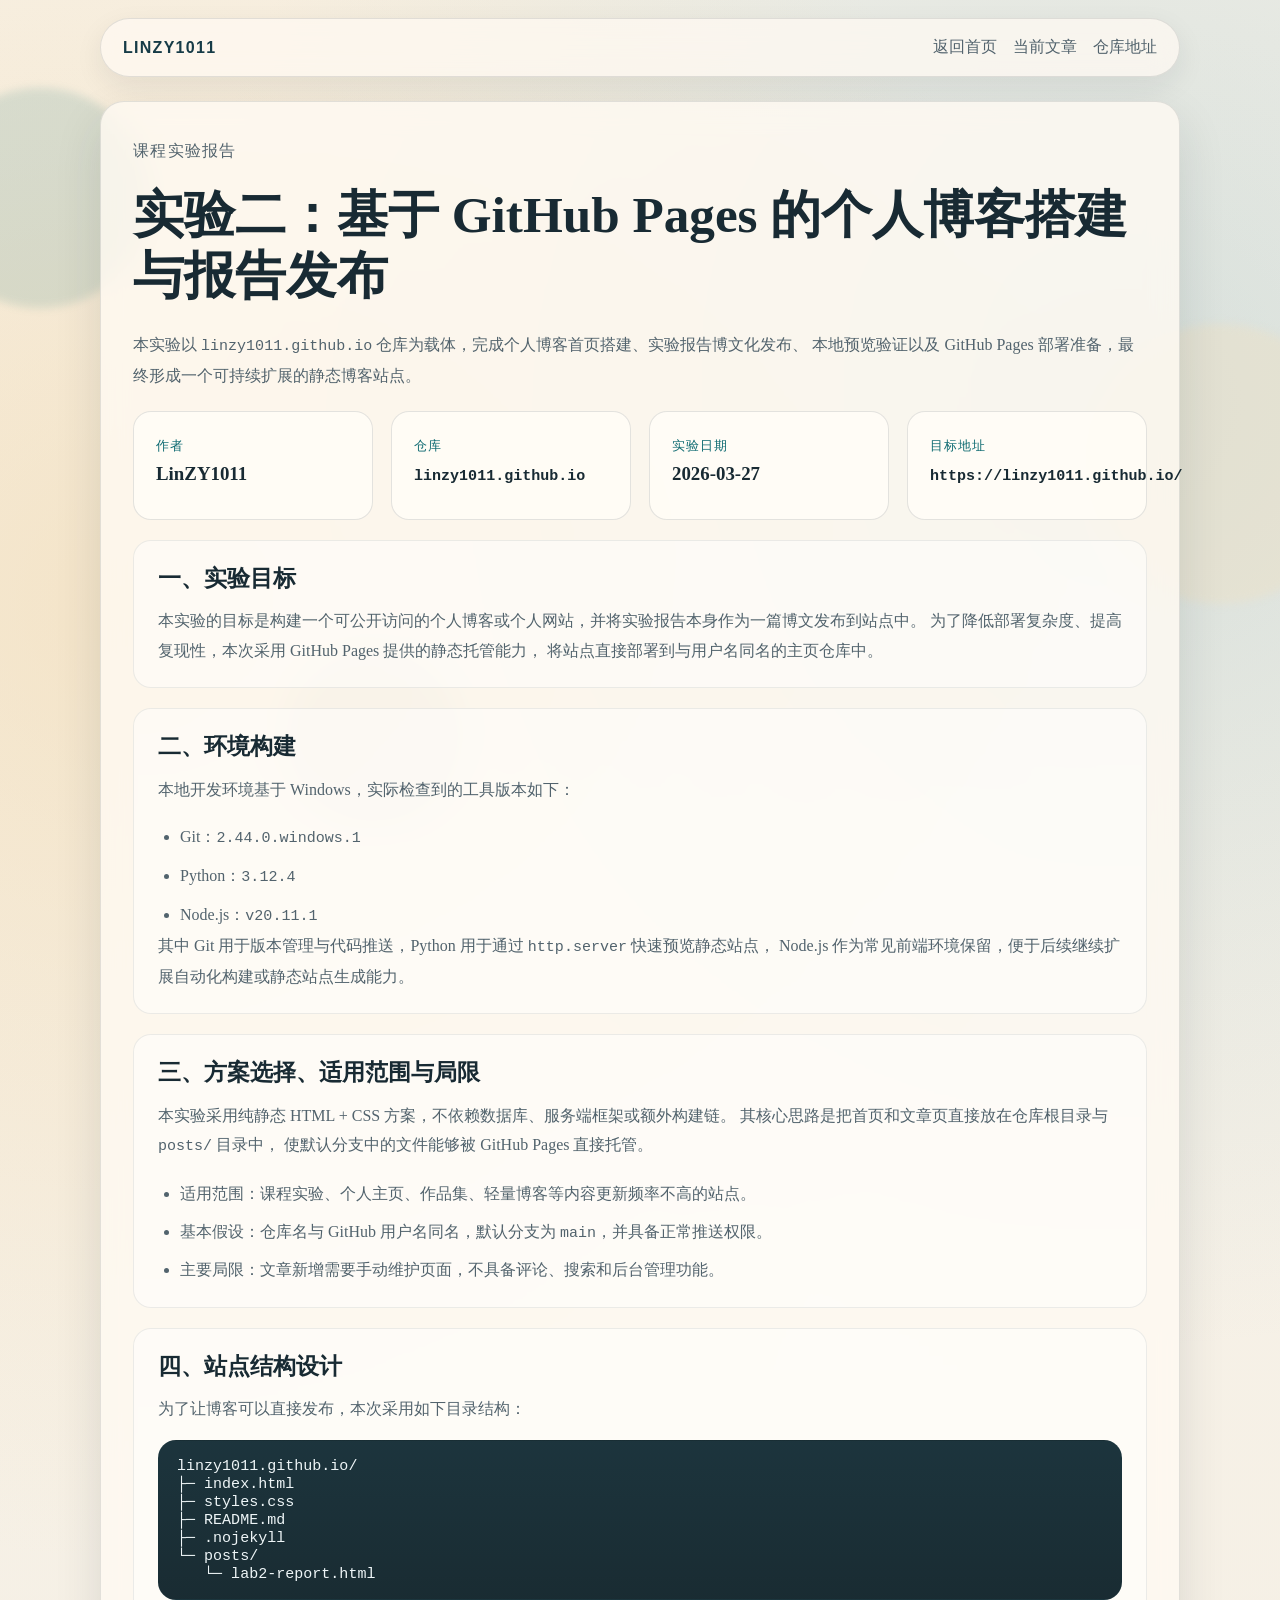
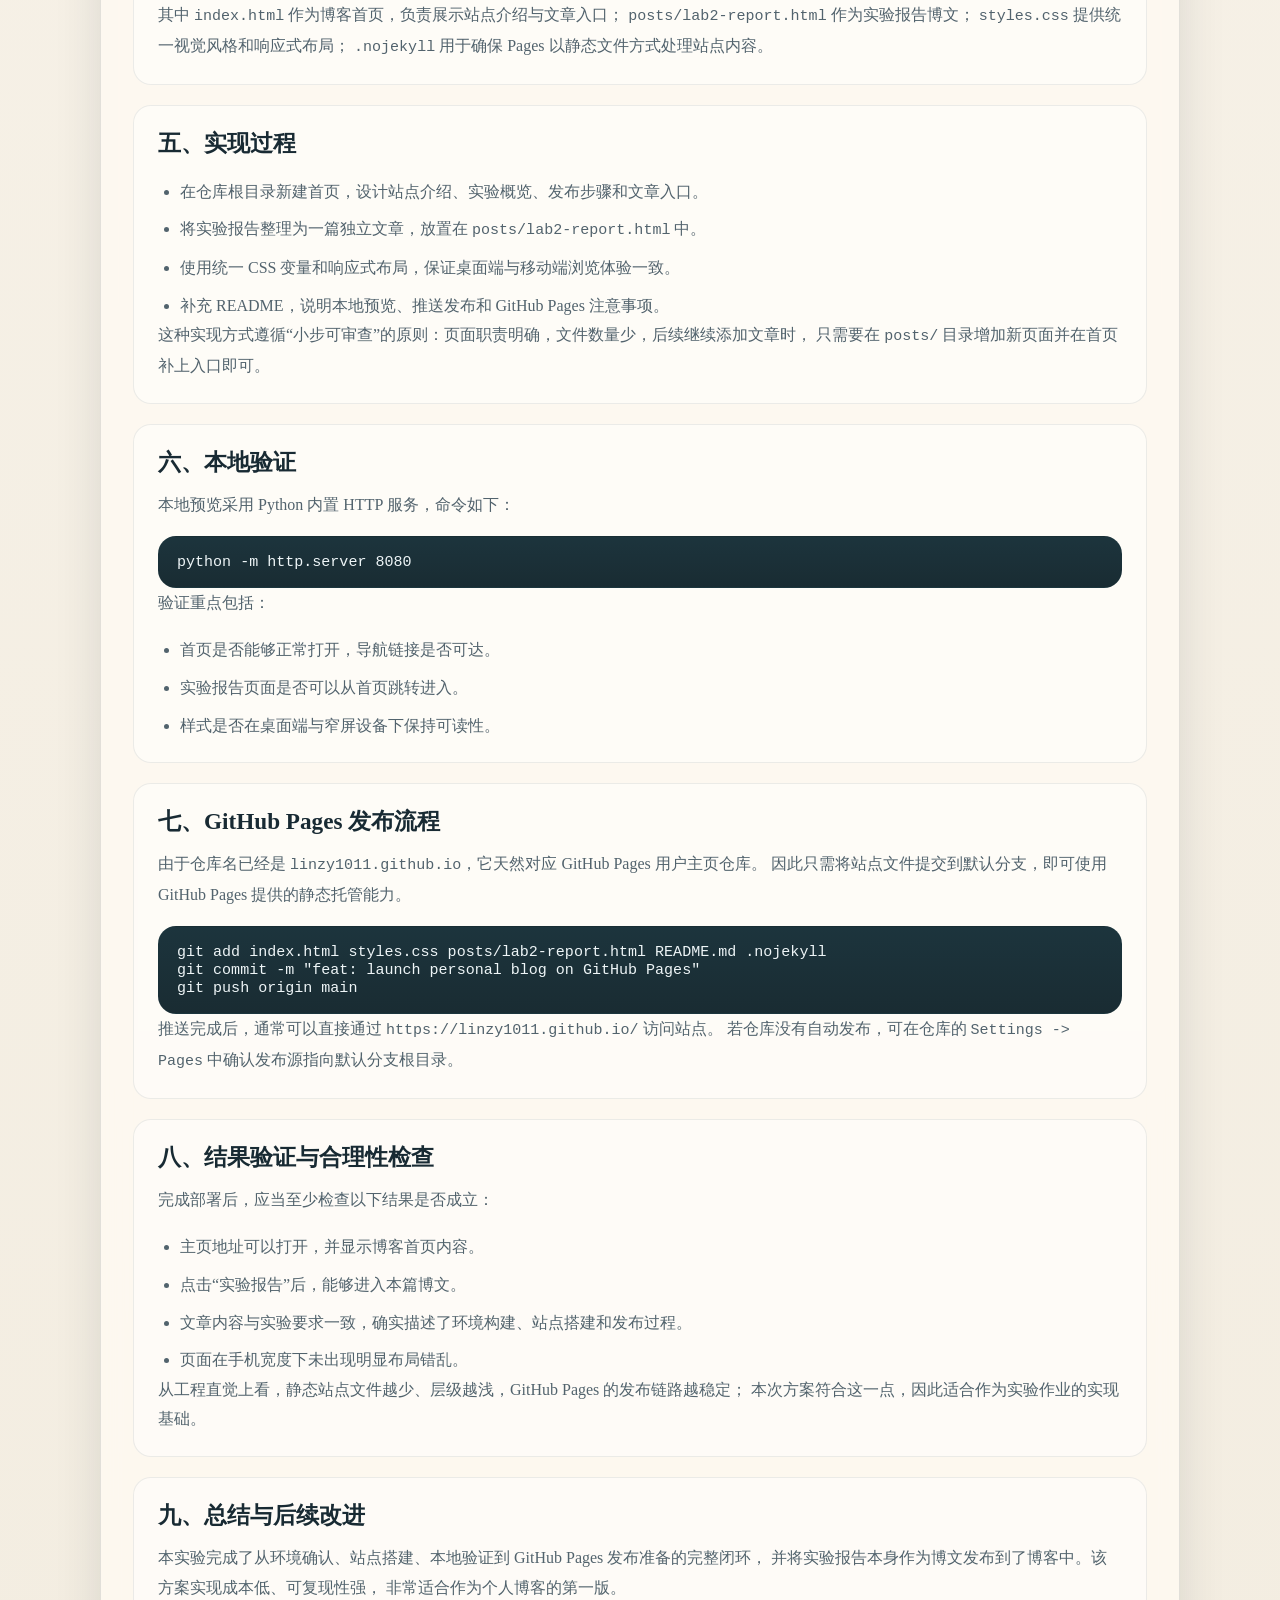
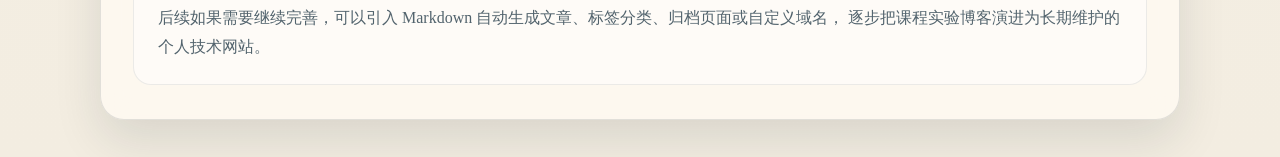
==== posts/lab2-report.html @ 887cd27c "feat: launch personal blog on GitHub Pages" ====
<!DOCTYPE html>
<html lang="zh-CN">
<head>
  <meta charset="UTF-8">
  <meta name="viewport" content="width=device-width, initial-scale=1.0">
  <meta name="description" content="实验二报告：基于 GitHub Pages 搭建个人博客并将实验报告发布为博文。">
  <meta name="theme-color" content="#163b47">
  <title>实验二报告 | 基于 GitHub Pages 的个人博客搭建</title>
  <link rel="stylesheet" href="../styles.css">
</head>
<body>
  <div class="orb orb-a"></div>
  <div class="orb orb-b"></div>
  <div class="orb orb-c"></div>

  <div class="page-shell">
    <header class="site-header reveal">
      <a class="site-brand" href="../index.html">LinZY1011</a>
      <nav class="site-nav" aria-label="文章导航">
        <a href="../index.html">返回首页</a>
        <a href="./lab2-report.html">当前文章</a>
        <a href="https://github.com/LinZY1011/linzy1011.github.io" target="_blank" rel="noreferrer">仓库地址</a>
      </nav>
    </header>

    <main class="main-stack">
      <article class="article panel reveal">
        <header class="article-header">
          <p class="eyebrow">课程实验报告</p>
          <h1>实验二：基于 GitHub Pages 的个人博客搭建与报告发布</h1>
          <p class="article-lead">
            本实验以 <code>linzy1011.github.io</code> 仓库为载体，完成个人博客首页搭建、实验报告博文化发布、
            本地预览验证以及 GitHub Pages 部署准备，最终形成一个可持续扩展的静态博客站点。
          </p>
        </header>

        <section class="meta-strip" aria-label="文章元信息">
          <div class="meta-card">
            <span class="meta-label">作者</span>
            <strong>LinZY1011</strong>
          </div>
          <div class="meta-card">
            <span class="meta-label">仓库</span>
            <strong><code>linzy1011.github.io</code></strong>
          </div>
          <div class="meta-card">
            <span class="meta-label">实验日期</span>
            <strong>2026-03-27</strong>
          </div>
          <div class="meta-card">
            <span class="meta-label">目标地址</span>
            <strong><code>https://linzy1011.github.io/</code></strong>
          </div>
        </section>

        <section class="section-block">
          <h2>一、实验目标</h2>
          <p>
            本实验的目标是构建一个可公开访问的个人博客或个人网站，并将实验报告本身作为一篇博文发布到站点中。
            为了降低部署复杂度、提高复现性，本次采用 GitHub Pages 提供的静态托管能力，
            将站点直接部署到与用户名同名的主页仓库中。
          </p>
        </section>

        <section class="section-block">
          <h2>二、环境构建</h2>
          <p>本地开发环境基于 Windows，实际检查到的工具版本如下：</p>
          <ul class="feature-list">
            <li>Git：<code>2.44.0.windows.1</code></li>
            <li>Python：<code>3.12.4</code></li>
            <li>Node.js：<code>v20.11.1</code></li>
          </ul>
          <p>
            其中 Git 用于版本管理与代码推送，Python 用于通过 <code>http.server</code> 快速预览静态站点，
            Node.js 作为常见前端环境保留，便于后续继续扩展自动化构建或静态站点生成能力。
          </p>
        </section>

        <section class="section-block">
          <h2>三、方案选择、适用范围与局限</h2>
          <p>
            本实验采用纯静态 HTML + CSS 方案，不依赖数据库、服务端框架或额外构建链。
            其核心思路是把首页和文章页直接放在仓库根目录与 <code>posts/</code> 目录中，
            使默认分支中的文件能够被 GitHub Pages 直接托管。
          </p>
          <ul class="feature-list">
            <li>适用范围：课程实验、个人主页、作品集、轻量博客等内容更新频率不高的站点。</li>
            <li>基本假设：仓库名与 GitHub 用户名同名，默认分支为 <code>main</code>，并具备正常推送权限。</li>
            <li>主要局限：文章新增需要手动维护页面，不具备评论、搜索和后台管理功能。</li>
          </ul>
        </section>

        <section class="section-block">
          <h2>四、站点结构设计</h2>
          <p>为了让博客可以直接发布，本次采用如下目录结构：</p>
          <pre><code>linzy1011.github.io/
├─ index.html
├─ styles.css
├─ README.md
├─ .nojekyll
└─ posts/
   └─ lab2-report.html</code></pre>
          <p>
            其中 <code>index.html</code> 作为博客首页，负责展示站点介绍与文章入口；
            <code>posts/lab2-report.html</code> 作为实验报告博文；
            <code>styles.css</code> 提供统一视觉风格和响应式布局；
            <code>.nojekyll</code> 用于确保 Pages 以静态文件方式处理站点内容。
          </p>
        </section>

        <section class="section-block">
          <h2>五、实现过程</h2>
          <ul class="feature-list">
            <li>在仓库根目录新建首页，设计站点介绍、实验概览、发布步骤和文章入口。</li>
            <li>将实验报告整理为一篇独立文章，放置在 <code>posts/lab2-report.html</code> 中。</li>
            <li>使用统一 CSS 变量和响应式布局，保证桌面端与移动端浏览体验一致。</li>
            <li>补充 README，说明本地预览、推送发布和 GitHub Pages 注意事项。</li>
          </ul>
          <p>
            这种实现方式遵循“小步可审查”的原则：页面职责明确，文件数量少，后续继续添加文章时，
            只需要在 <code>posts/</code> 目录增加新页面并在首页补上入口即可。
          </p>
        </section>

        <section class="section-block">
          <h2>六、本地验证</h2>
          <p>本地预览采用 Python 内置 HTTP 服务，命令如下：</p>
          <pre><code>python -m http.server 8080</code></pre>
          <p>验证重点包括：</p>
          <ul class="feature-list">
            <li>首页是否能够正常打开，导航链接是否可达。</li>
            <li>实验报告页面是否可以从首页跳转进入。</li>
            <li>样式是否在桌面端与窄屏设备下保持可读性。</li>
          </ul>
        </section>

        <section class="section-block">
          <h2>七、GitHub Pages 发布流程</h2>
          <p>
            由于仓库名已经是 <code>linzy1011.github.io</code>，它天然对应 GitHub Pages 用户主页仓库。
            因此只需将站点文件提交到默认分支，即可使用 GitHub Pages 提供的静态托管能力。
          </p>
          <pre><code>git add index.html styles.css posts/lab2-report.html README.md .nojekyll
git commit -m "feat: launch personal blog on GitHub Pages"
git push origin main</code></pre>
          <p>
            推送完成后，通常可以直接通过 <code>https://linzy1011.github.io/</code> 访问站点。
            若仓库没有自动发布，可在仓库的 <code>Settings -&gt; Pages</code> 中确认发布源指向默认分支根目录。
          </p>
        </section>

        <section class="section-block">
          <h2>八、结果验证与合理性检查</h2>
          <p>完成部署后，应当至少检查以下结果是否成立：</p>
          <ul class="feature-list">
            <li>主页地址可以打开，并显示博客首页内容。</li>
            <li>点击“实验报告”后，能够进入本篇博文。</li>
            <li>文章内容与实验要求一致，确实描述了环境构建、站点搭建和发布过程。</li>
            <li>页面在手机宽度下未出现明显布局错乱。</li>
          </ul>
          <p>
            从工程直觉上看，静态站点文件越少、层级越浅，GitHub Pages 的发布链路越稳定；
            本次方案符合这一点，因此适合作为实验作业的实现基础。
          </p>
        </section>

        <section class="section-block">
          <h2>九、总结与后续改进</h2>
          <p>
            本实验完成了从环境确认、站点搭建、本地验证到 GitHub Pages 发布准备的完整闭环，
            并将实验报告本身作为博文发布到了博客中。该方案实现成本低、可复现性强，
            非常适合作为个人博客的第一版。
          </p>
          <p>
            后续如果需要继续完善，可以引入 Markdown 自动生成文章、标签分类、归档页面或自定义域名，
            逐步把课程实验博客演进为长期维护的个人技术网站。
          </p>
        </section>
      </article>
    </main>
  </div>
</body>
</html>
---- styles.css ----
:root {
  --bg: #f5efe4;
  --panel: rgba(255, 250, 243, 0.8);
  --panel-strong: rgba(255, 252, 247, 0.9);
  --text: #182a33;
  --muted: #52636d;
  --line: rgba(24, 42, 51, 0.12);
  --accent: #0f6b72;
  --accent-deep: #163b47;
  --accent-soft: #dce9e4;
  --gold-soft: #efe0bf;
  --shadow: 0 20px 48px rgba(22, 39, 47, 0.12);
  --radius-lg: 24px;
  --radius-md: 18px;
  --radius-sm: 12px;
  --content-width: min(1080px, calc(100vw - 32px));
  --serif: "Source Han Serif SC", "Noto Serif SC", "Songti SC", "STSong", serif;
  --sans: "Segoe UI", "PingFang SC", "Microsoft YaHei", sans-serif;
  --mono: "Maple Mono", "JetBrains Mono", "Cascadia Code", "Fira Code", monospace;
}

* {
  box-sizing: border-box;
}

html {
  scroll-behavior: smooth;
}

body {
  margin: 0;
  min-height: 100vh;
  color: var(--text);
  font-family: var(--serif);
  background:
    radial-gradient(circle at 10% 18%, rgba(240, 211, 161, 0.45), transparent 32%),
    radial-gradient(circle at 88% 12%, rgba(120, 169, 180, 0.25), transparent 30%),
    linear-gradient(180deg, #f8f3ea 0%, #f3ede1 100%);
}

a {
  color: inherit;
}

code,
pre {
  font-family: var(--mono);
}

.orb {
  position: fixed;
  z-index: -1;
  border-radius: 999px;
  filter: blur(4px);
}

.orb-a {
  top: 88px;
  left: -70px;
  width: 220px;
  height: 220px;
  background: rgba(15, 107, 114, 0.13);
}

.orb-b {
  top: 36%;
  right: -80px;
  width: 280px;
  height: 280px;
  background: rgba(239, 224, 191, 0.38);
}

.orb-c {
  bottom: 8%;
  left: 22%;
  width: 180px;
  height: 180px;
  background: rgba(22, 59, 71, 0.08);
}

.page-shell {
  width: var(--content-width);
  margin: 0 auto;
  padding: 18px 0 40px;
}

.site-header {
  display: flex;
  align-items: center;
  justify-content: space-between;
  gap: 18px;
  padding: 18px 22px;
  border: 1px solid var(--line);
  border-radius: 999px;
  background: rgba(255, 250, 243, 0.72);
  backdrop-filter: blur(14px);
  box-shadow: 0 10px 28px rgba(22, 39, 47, 0.08);
}

.site-brand {
  text-decoration: none;
  font-family: var(--sans);
  font-weight: 700;
  letter-spacing: 0.08em;
  text-transform: uppercase;
  color: var(--accent-deep);
}

.site-nav {
  display: flex;
  flex-wrap: wrap;
  gap: 16px;
  font-family: var(--sans);
}

.site-nav a {
  text-decoration: none;
  color: var(--muted);
}

.site-nav a:hover,
.site-nav a:focus-visible,
.button:hover,
.button:focus-visible {
  color: var(--accent-deep);
}

.main-stack {
  display: grid;
  gap: 22px;
  margin-top: 24px;
}

.panel {
  border: 1px solid var(--line);
  border-radius: var(--radius-lg);
  background: var(--panel);
  backdrop-filter: blur(14px);
  box-shadow: var(--shadow);
}

.hero,
.article {
  padding: 34px 32px;
}

.hero h1,
.article h1 {
  margin: 10px 0 16px;
  line-height: 1.2;
  font-size: clamp(2.1rem, 4vw, 3.5rem);
}

.hero-copy,
.article-lead,
.panel p,
.section-block p,
.feature-list li,
.timeline-item p,
.metric p,
.site-footer p {
  margin: 0;
  color: var(--muted);
  line-height: 1.85;
  font-size: 1rem;
}

.eyebrow,
.metric-label,
.meta-label {
  display: inline-block;
  margin: 0 0 8px;
  font-family: var(--sans);
  font-size: 0.82rem;
  letter-spacing: 0.08em;
  text-transform: uppercase;
  color: var(--accent);
}

.hero-actions {
  display: flex;
  flex-wrap: wrap;
  gap: 12px;
  margin-top: 26px;
}

.button {
  display: inline-flex;
  align-items: center;
  justify-content: center;
  padding: 12px 18px;
  border-radius: 999px;
  border: 1px solid transparent;
  text-decoration: none;
  font-family: var(--sans);
  font-weight: 600;
  transition: transform 0.2s ease, border-color 0.2s ease, background 0.2s ease;
}

.button:hover,
.button:focus-visible {
  transform: translateY(-1px);
}

.button.primary {
  color: #fdfaf4;
  background: linear-gradient(120deg, var(--accent) 0%, var(--accent-deep) 100%);
}

.button.ghost {
  color: var(--accent-deep);
  border-color: rgba(22, 59, 71, 0.2);
  background: rgba(255, 255, 255, 0.45);
}

.metrics,
.section-grid,
.meta-strip {
  display: grid;
  gap: 18px;
}

.metrics {
  grid-template-columns: repeat(3, minmax(0, 1fr));
}

.metric,
.post-card,
.section-grid > .panel,
.meta-card {
  padding: 24px 22px;
}

.metric strong,
.meta-card strong {
  display: block;
  margin-bottom: 10px;
  font-size: 1.18rem;
  color: var(--text);
}

.section-grid {
  grid-template-columns: repeat(2, minmax(0, 1fr));
}

.section-grid h2,
.post-card h2,
.section-block h2 {
  margin: 0 0 12px;
  font-size: 1.45rem;
  line-height: 1.35;
}

.feature-list {
  margin: 18px 0 0;
  padding-left: 22px;
  display: grid;
  gap: 8px;
}

.timeline {
  display: grid;
  gap: 14px;
  margin-top: 16px;
}

.timeline-item {
  padding: 14px 16px;
  border-radius: var(--radius-md);
  background: rgba(255, 255, 255, 0.48);
  border: 1px solid rgba(15, 107, 114, 0.12);
}

.timeline-item strong {
  display: block;
  margin-bottom: 8px;
  font-size: 1rem;
  color: var(--accent-deep);
}

.post-card {
  display: grid;
  gap: 12px;
}

.post-meta {
  font-family: var(--sans);
  font-size: 0.94rem;
}

pre {
  margin: 16px 0 0;
  padding: 16px 18px;
  overflow-x: auto;
  border-radius: var(--radius-md);
  border: 1px solid rgba(22, 59, 71, 0.1);
  background: linear-gradient(180deg, rgba(19, 44, 53, 0.96), rgba(16, 35, 42, 0.96));
  color: #eef5f7;
}

code {
  font-size: 0.94rem;
}

.article {
  display: grid;
  gap: 20px;
}

.article-header {
  display: grid;
  gap: 8px;
}

.meta-strip {
  grid-template-columns: repeat(4, minmax(0, 1fr));
}

.meta-card {
  border-radius: var(--radius-md);
  background: var(--panel-strong);
  border: 1px solid var(--line);
}

.section-block {
  padding: 22px 24px;
  border-radius: var(--radius-md);
  background: rgba(255, 255, 255, 0.44);
  border: 1px solid rgba(24, 42, 51, 0.08);
}

.site-footer {
  padding: 20px 0 12px;
  text-align: center;
}

.reveal {
  opacity: 0;
  transform: translateY(14px);
  animation: rise 0.55s ease-out forwards;
}

.reveal:nth-child(2) {
  animation-delay: 0.08s;
}

.reveal:nth-child(3) {
  animation-delay: 0.16s;
}

.reveal:nth-child(4) {
  animation-delay: 0.24s;
}

@keyframes rise {
  to {
    opacity: 1;
    transform: translateY(0);
  }
}

@media (max-width: 920px) {
  .metrics,
  .section-grid,
  .meta-strip {
    grid-template-columns: 1fr;
  }

  .site-header {
    border-radius: 28px;
  }
}

@media (max-width: 720px) {
  .page-shell {
    width: min(100vw - 20px, 1080px);
    padding-top: 10px;
  }

  .site-header {
    align-items: flex-start;
    flex-direction: column;
    padding: 16px 18px;
  }

  .hero,
  .article,
  .metric,
  .post-card,
  .section-grid > .panel,
  .meta-card,
  .section-block {
    padding: 22px 18px;
  }

  .hero-actions {
    flex-direction: column;
    align-items: stretch;
  }

  .button {
    width: 100%;
  }
}
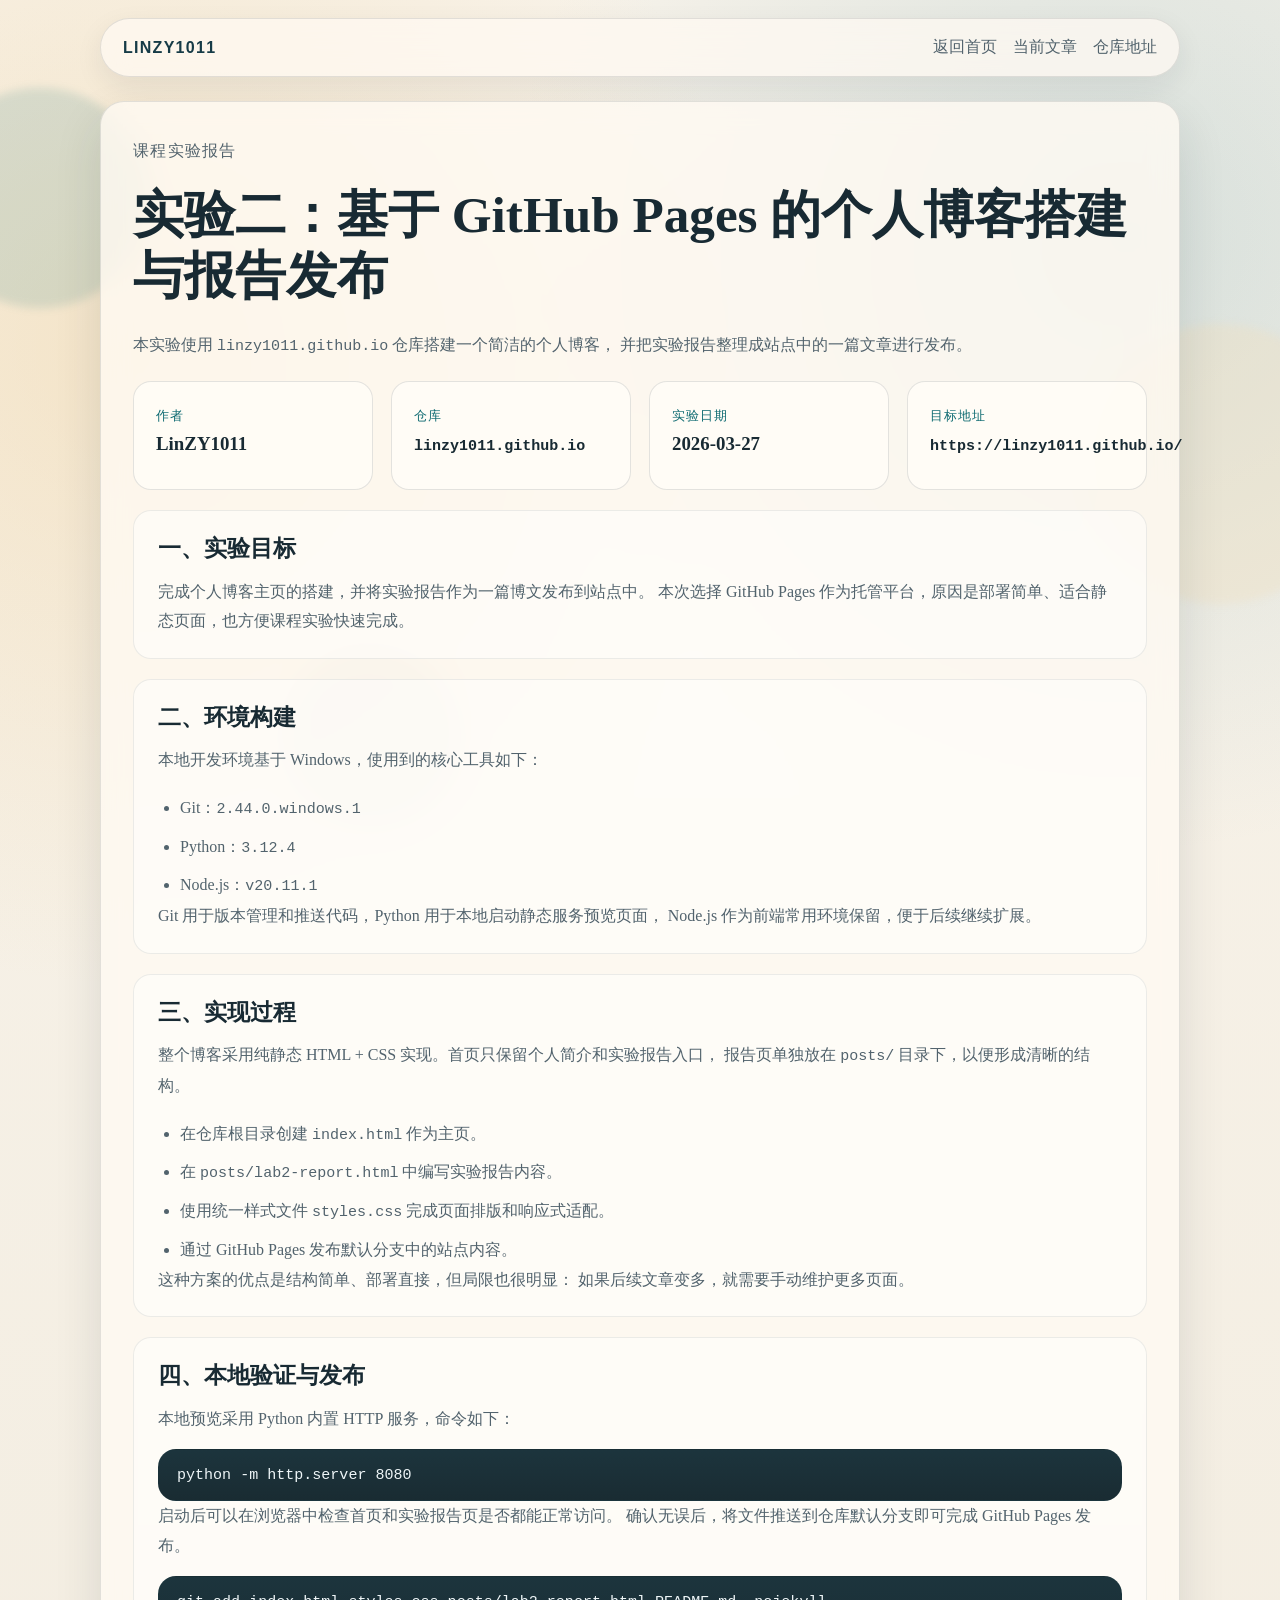
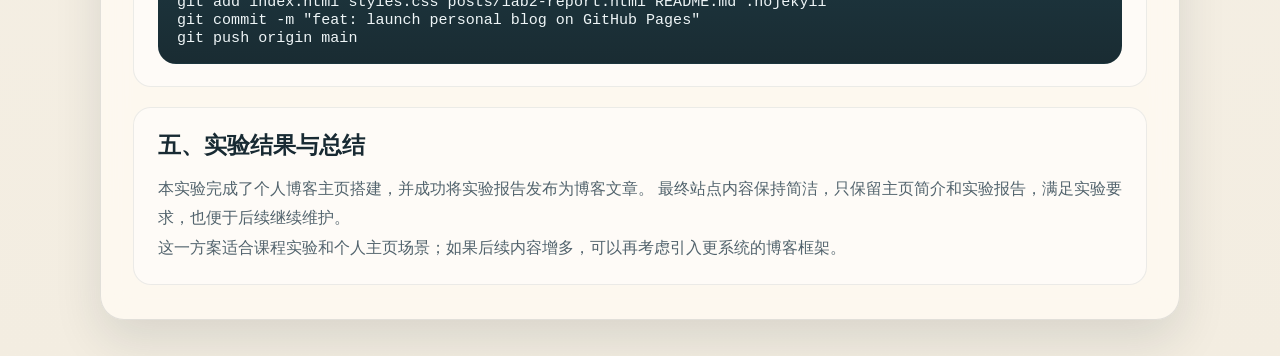
==== commit 07c45dca: "remove old files" ====
--- a/posts/lab2-report.html
+++ b/posts/lab2-report.html
@@ -3,7 +3,7 @@
 <head>
   <meta charset="UTF-8">
   <meta name="viewport" content="width=device-width, initial-scale=1.0">
-  <meta name="description" content="实验二报告：基于 GitHub Pages 搭建个人博客并将实验报告发布为博文。">
+  <meta name="description" content="实验二报告：基于 GitHub Pages 搭建个人博客并发布实验报告。">
   <meta name="theme-color" content="#163b47">
   <title>实验二报告 | 基于 GitHub Pages 的个人博客搭建</title>
   <link rel="stylesheet" href="../styles.css">
@@ -29,8 +29,8 @@
           <p class="eyebrow">课程实验报告</p>
           <h1>实验二：基于 GitHub Pages 的个人博客搭建与报告发布</h1>
           <p class="article-lead">
-            本实验以 <code>linzy1011.github.io</code> 仓库为载体，完成个人博客首页搭建、实验报告博文化发布、
-            本地预览验证以及 GitHub Pages 部署准备，最终形成一个可持续扩展的静态博客站点。
+            本实验使用 <code>linzy1011.github.io</code> 仓库搭建一个简洁的个人博客，
+            并把实验报告整理成站点中的一篇文章进行发布。
           </p>
         </header>
 
@@ -56,124 +56,64 @@
         <section class="section-block">
           <h2>一、实验目标</h2>
           <p>
-            本实验的目标是构建一个可公开访问的个人博客或个人网站，并将实验报告本身作为一篇博文发布到站点中。
-            为了降低部署复杂度、提高复现性，本次采用 GitHub Pages 提供的静态托管能力，
-            将站点直接部署到与用户名同名的主页仓库中。
+            完成个人博客主页的搭建，并将实验报告作为一篇博文发布到站点中。
+            本次选择 GitHub Pages 作为托管平台，原因是部署简单、适合静态页面，也方便课程实验快速完成。
           </p>
         </section>
 
         <section class="section-block">
           <h2>二、环境构建</h2>
-          <p>本地开发环境基于 Windows，实际检查到的工具版本如下：</p>
+          <p>本地开发环境基于 Windows，使用到的核心工具如下：</p>
           <ul class="feature-list">
             <li>Git：<code>2.44.0.windows.1</code></li>
             <li>Python：<code>3.12.4</code></li>
             <li>Node.js：<code>v20.11.1</code></li>
           </ul>
           <p>
-            其中 Git 用于版本管理与代码推送，Python 用于通过 <code>http.server</code> 快速预览静态站点，
-            Node.js 作为常见前端环境保留，便于后续继续扩展自动化构建或静态站点生成能力。
+            Git 用于版本管理和推送代码，Python 用于本地启动静态服务预览页面，
+            Node.js 作为前端常用环境保留，便于后续继续扩展。
           </p>
         </section>
 
         <section class="section-block">
-          <h2>三、方案选择、适用范围与局限</h2>
+          <h2>三、实现过程</h2>
           <p>
-            本实验采用纯静态 HTML + CSS 方案，不依赖数据库、服务端框架或额外构建链。
-            其核心思路是把首页和文章页直接放在仓库根目录与 <code>posts/</code> 目录中，
-            使默认分支中的文件能够被 GitHub Pages 直接托管。
+            整个博客采用纯静态 HTML + CSS 实现。首页只保留个人简介和实验报告入口，
+            报告页单独放在 <code>posts/</code> 目录下，以便形成清晰的结构。
           </p>
           <ul class="feature-list">
-            <li>适用范围：课程实验、个人主页、作品集、轻量博客等内容更新频率不高的站点。</li>
-            <li>基本假设：仓库名与 GitHub 用户名同名，默认分支为 <code>main</code>，并具备正常推送权限。</li>
-            <li>主要局限：文章新增需要手动维护页面，不具备评论、搜索和后台管理功能。</li>
+            <li>在仓库根目录创建 <code>index.html</code> 作为主页。</li>
+            <li>在 <code>posts/lab2-report.html</code> 中编写实验报告内容。</li>
+            <li>使用统一样式文件 <code>styles.css</code> 完成页面排版和响应式适配。</li>
+            <li>通过 GitHub Pages 发布默认分支中的站点内容。</li>
           </ul>
-        </section>
-
-        <section class="section-block">
-          <h2>四、站点结构设计</h2>
-          <p>为了让博客可以直接发布，本次采用如下目录结构：</p>
-          <pre><code>linzy1011.github.io/
-├─ index.html
-├─ styles.css
-├─ README.md
-├─ .nojekyll
-└─ posts/
-   └─ lab2-report.html</code></pre>
           <p>
-            其中 <code>index.html</code> 作为博客首页，负责展示站点介绍与文章入口；
-            <code>posts/lab2-report.html</code> 作为实验报告博文；
-            <code>styles.css</code> 提供统一视觉风格和响应式布局；
-            <code>.nojekyll</code> 用于确保 Pages 以静态文件方式处理站点内容。
+            这种方案的优点是结构简单、部署直接，但局限也很明显：
+            如果后续文章变多，就需要手动维护更多页面。
           </p>
         </section>
 
         <section class="section-block">
-          <h2>五、实现过程</h2>
-          <ul class="feature-list">
-            <li>在仓库根目录新建首页，设计站点介绍、实验概览、发布步骤和文章入口。</li>
-            <li>将实验报告整理为一篇独立文章，放置在 <code>posts/lab2-report.html</code> 中。</li>
-            <li>使用统一 CSS 变量和响应式布局，保证桌面端与移动端浏览体验一致。</li>
-            <li>补充 README，说明本地预览、推送发布和 GitHub Pages 注意事项。</li>
-          </ul>
-          <p>
-            这种实现方式遵循“小步可审查”的原则：页面职责明确，文件数量少，后续继续添加文章时，
-            只需要在 <code>posts/</code> 目录增加新页面并在首页补上入口即可。
-          </p>
-        </section>
-
-        <section class="section-block">
-          <h2>六、本地验证</h2>
+          <h2>四、本地验证与发布</h2>
           <p>本地预览采用 Python 内置 HTTP 服务，命令如下：</p>
           <pre><code>python -m http.server 8080</code></pre>
-          <p>验证重点包括：</p>
-          <ul class="feature-list">
-            <li>首页是否能够正常打开，导航链接是否可达。</li>
-            <li>实验报告页面是否可以从首页跳转进入。</li>
-            <li>样式是否在桌面端与窄屏设备下保持可读性。</li>
-          </ul>
-        </section>
-
-        <section class="section-block">
-          <h2>七、GitHub Pages 发布流程</h2>
           <p>
-            由于仓库名已经是 <code>linzy1011.github.io</code>，它天然对应 GitHub Pages 用户主页仓库。
-            因此只需将站点文件提交到默认分支，即可使用 GitHub Pages 提供的静态托管能力。
+            启动后可以在浏览器中检查首页和实验报告页是否都能正常访问。
+            确认无误后，将文件推送到仓库默认分支即可完成 GitHub Pages 发布。
           </p>
           <pre><code>git add index.html styles.css posts/lab2-report.html README.md .nojekyll
 git commit -m "feat: launch personal blog on GitHub Pages"
 git push origin main</code></pre>
-          <p>
-            推送完成后，通常可以直接通过 <code>https://linzy1011.github.io/</code> 访问站点。
-            若仓库没有自动发布，可在仓库的 <code>Settings -&gt; Pages</code> 中确认发布源指向默认分支根目录。
-          </p>
         </section>
 
         <section class="section-block">
-          <h2>八、结果验证与合理性检查</h2>
-          <p>完成部署后，应当至少检查以下结果是否成立：</p>
-          <ul class="feature-list">
-            <li>主页地址可以打开，并显示博客首页内容。</li>
-            <li>点击“实验报告”后，能够进入本篇博文。</li>
-            <li>文章内容与实验要求一致，确实描述了环境构建、站点搭建和发布过程。</li>
-            <li>页面在手机宽度下未出现明显布局错乱。</li>
-          </ul>
+          <h2>五、实验结果与总结</h2>
           <p>
-            从工程直觉上看，静态站点文件越少、层级越浅，GitHub Pages 的发布链路越稳定；
-            本次方案符合这一点，因此适合作为实验作业的实现基础。
-          </p>
-        </section>
-
-        <section class="section-block">
-          <h2>九、总结与后续改进</h2>
-          <p>
-            本实验完成了从环境确认、站点搭建、本地验证到 GitHub Pages 发布准备的完整闭环，
-            并将实验报告本身作为博文发布到了博客中。该方案实现成本低、可复现性强，
-            非常适合作为个人博客的第一版。
+            本实验完成了个人博客主页搭建，并成功将实验报告发布为博客文章。
+            最终站点内容保持简洁，只保留主页简介和实验报告，满足实验要求，也便于后续继续维护。
           </p>
           <p>
-            后续如果需要继续完善，可以引入 Markdown 自动生成文章、标签分类、归档页面或自定义域名，
-            逐步把课程实验博客演进为长期维护的个人技术网站。
+            这一方案适合课程实验和个人主页场景；如果后续内容增多，可以再考虑引入更系统的博客框架。
           </p>
         </section>
       </article>
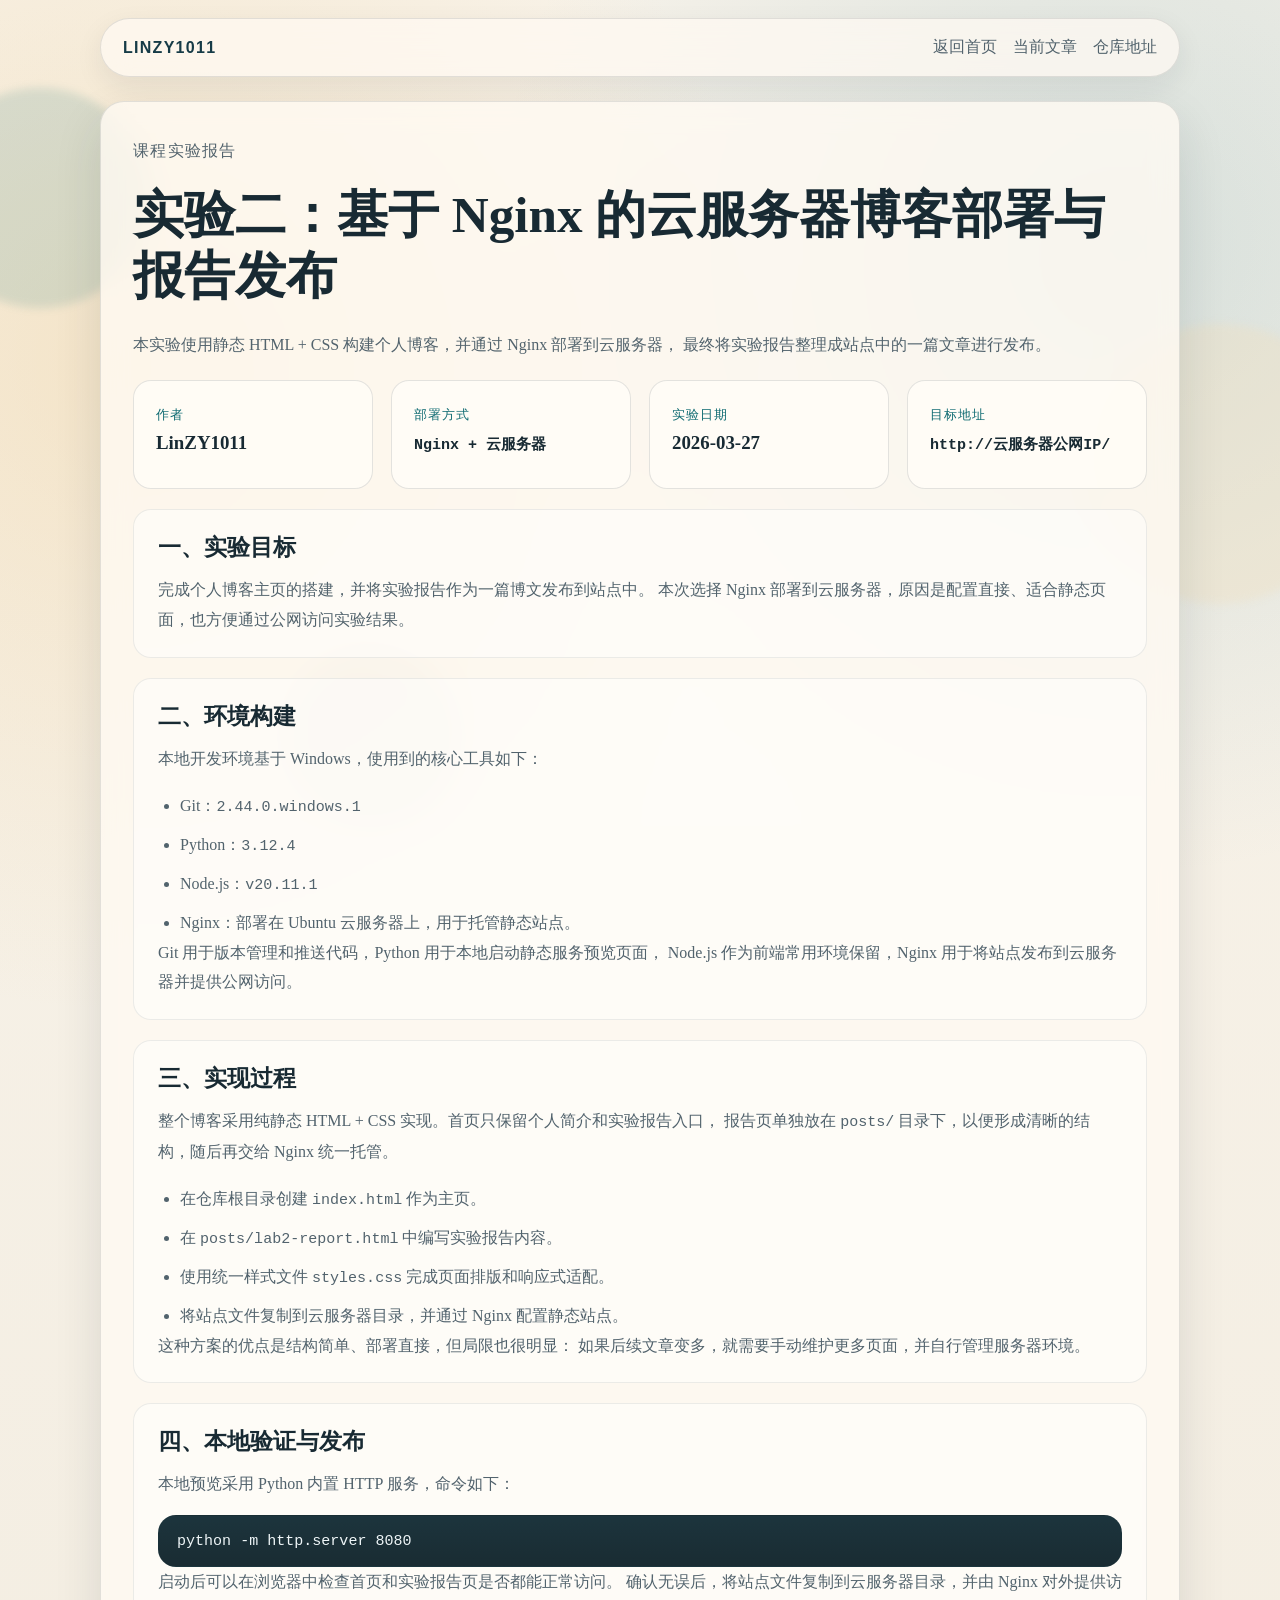
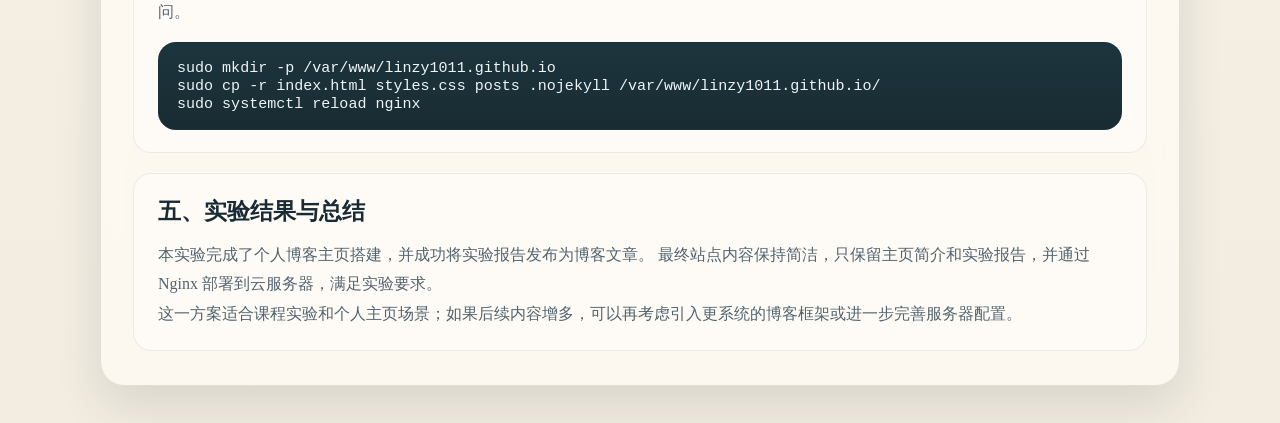
==== commit 7f6bb898: "docs: switch blog and report to nginx cloud deployment" ====
--- a/posts/lab2-report.html
+++ b/posts/lab2-report.html
@@ -3,9 +3,9 @@
 <head>
   <meta charset="UTF-8">
   <meta name="viewport" content="width=device-width, initial-scale=1.0">
-  <meta name="description" content="实验二报告：基于 GitHub Pages 搭建个人博客并发布实验报告。">
+  <meta name="description" content="实验二报告：基于 Nginx 在云服务器上部署个人博客并发布实验报告。">
   <meta name="theme-color" content="#163b47">
-  <title>实验二报告 | 基于 GitHub Pages 的个人博客搭建</title>
+  <title>实验二报告 | 基于 Nginx 的云服务器博客部署</title>
   <link rel="stylesheet" href="../styles.css">
 </head>
 <body>
@@ -27,10 +27,10 @@
       <article class="article panel reveal">
         <header class="article-header">
           <p class="eyebrow">课程实验报告</p>
-          <h1>实验二：基于 GitHub Pages 的个人博客搭建与报告发布</h1>
+          <h1>实验二：基于 Nginx 的云服务器博客部署与报告发布</h1>
           <p class="article-lead">
-            本实验使用 <code>linzy1011.github.io</code> 仓库搭建一个简洁的个人博客，
-            并把实验报告整理成站点中的一篇文章进行发布。
+            本实验使用静态 HTML + CSS 构建个人博客，并通过 Nginx 部署到云服务器，
+            最终将实验报告整理成站点中的一篇文章进行发布。
           </p>
         </header>
 
@@ -40,8 +40,8 @@
             <strong>LinZY1011</strong>
           </div>
           <div class="meta-card">
-            <span class="meta-label">仓库</span>
-            <strong><code>linzy1011.github.io</code></strong>
+            <span class="meta-label">部署方式</span>
+            <strong><code>Nginx + 云服务器</code></strong>
           </div>
           <div class="meta-card">
             <span class="meta-label">实验日期</span>
@@ -49,7 +49,7 @@
           </div>
           <div class="meta-card">
             <span class="meta-label">目标地址</span>
-            <strong><code>https://linzy1011.github.io/</code></strong>
+            <strong><code>http://云服务器公网IP/</code></strong>
           </div>
         </section>
 
@@ -57,7 +57,7 @@
           <h2>一、实验目标</h2>
           <p>
             完成个人博客主页的搭建，并将实验报告作为一篇博文发布到站点中。
-            本次选择 GitHub Pages 作为托管平台，原因是部署简单、适合静态页面，也方便课程实验快速完成。
+            本次选择 Nginx 部署到云服务器，原因是配置直接、适合静态页面，也方便通过公网访问实验结果。
           </p>
         </section>
 
@@ -68,10 +68,11 @@
             <li>Git：<code>2.44.0.windows.1</code></li>
             <li>Python：<code>3.12.4</code></li>
             <li>Node.js：<code>v20.11.1</code></li>
+            <li>Nginx：部署在 Ubuntu 云服务器上，用于托管静态站点。</li>
           </ul>
           <p>
             Git 用于版本管理和推送代码，Python 用于本地启动静态服务预览页面，
-            Node.js 作为前端常用环境保留，便于后续继续扩展。
+            Node.js 作为前端常用环境保留，Nginx 用于将站点发布到云服务器并提供公网访问。
           </p>
         </section>
 
@@ -79,17 +80,17 @@
           <h2>三、实现过程</h2>
           <p>
             整个博客采用纯静态 HTML + CSS 实现。首页只保留个人简介和实验报告入口，
-            报告页单独放在 <code>posts/</code> 目录下，以便形成清晰的结构。
+            报告页单独放在 <code>posts/</code> 目录下，以便形成清晰的结构，随后再交给 Nginx 统一托管。
           </p>
           <ul class="feature-list">
             <li>在仓库根目录创建 <code>index.html</code> 作为主页。</li>
             <li>在 <code>posts/lab2-report.html</code> 中编写实验报告内容。</li>
             <li>使用统一样式文件 <code>styles.css</code> 完成页面排版和响应式适配。</li>
-            <li>通过 GitHub Pages 发布默认分支中的站点内容。</li>
+            <li>将站点文件复制到云服务器目录，并通过 Nginx 配置静态站点。</li>
           </ul>
           <p>
             这种方案的优点是结构简单、部署直接，但局限也很明显：
-            如果后续文章变多，就需要手动维护更多页面。
+            如果后续文章变多，就需要手动维护更多页面，并自行管理服务器环境。
           </p>
         </section>
 
@@ -99,21 +100,21 @@
           <pre><code>python -m http.server 8080</code></pre>
           <p>
             启动后可以在浏览器中检查首页和实验报告页是否都能正常访问。
-            确认无误后，将文件推送到仓库默认分支即可完成 GitHub Pages 发布。
+            确认无误后，将站点文件复制到云服务器目录，并由 Nginx 对外提供访问。
           </p>
-          <pre><code>git add index.html styles.css posts/lab2-report.html README.md .nojekyll
-git commit -m "feat: launch personal blog on GitHub Pages"
-git push origin main</code></pre>
+          <pre><code>sudo mkdir -p /var/www/linzy1011.github.io
+sudo cp -r index.html styles.css posts .nojekyll /var/www/linzy1011.github.io/
+sudo systemctl reload nginx</code></pre>
         </section>
 
         <section class="section-block">
           <h2>五、实验结果与总结</h2>
           <p>
             本实验完成了个人博客主页搭建，并成功将实验报告发布为博客文章。
-            最终站点内容保持简洁，只保留主页简介和实验报告，满足实验要求，也便于后续继续维护。
+            最终站点内容保持简洁，只保留主页简介和实验报告，并通过 Nginx 部署到云服务器，满足实验要求。
           </p>
           <p>
-            这一方案适合课程实验和个人主页场景；如果后续内容增多，可以再考虑引入更系统的博客框架。
+            这一方案适合课程实验和个人主页场景；如果后续内容增多，可以再考虑引入更系统的博客框架或进一步完善服务器配置。
           </p>
         </section>
       </article>
